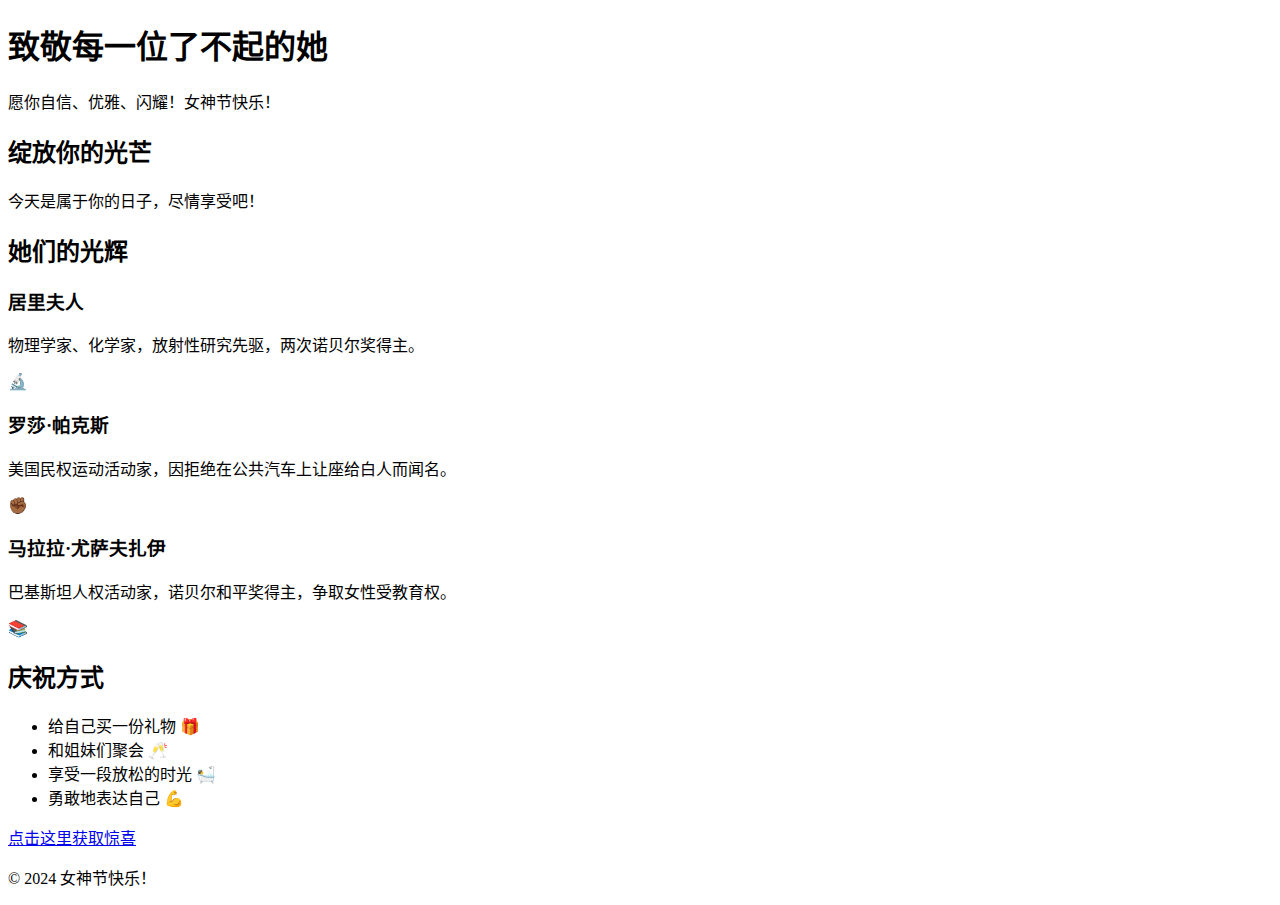
==== index.html @ 28e56131 "Create index.html" ====
<!DOCTYPE html>
<html lang="zh-CN">
<head>
    <meta charset="UTF-8">
    <meta name="viewport" content="width=device-width, initial-scale=1.0">
    <title>女神节快乐！</title>
    <link rel="stylesheet" href="css/style.css">
    <link rel="stylesheet" href="css/animation.css">
    <link rel="shortcut icon" href="data:image/svg+xml,%3Csvg%20xmlns%3D%22http%3A%2F%2Fwww.w3.org%2F2000%2Fsvg%22%20viewBox%3D%220%200%20100%20100%22%3E%3Ctext%20y%3D%22.9em%22%20font-size%3D%2290%22%3E🌸%3C%2Ftext%3E%3C%2Fsvg%3E" type="image/x-icon">
</head>
<body>

    <header>
        <h1>致敬每一位了不起的她</h1>
        <p>愿你自信、优雅、闪耀！女神节快乐！</p>
    </header>

    <section id="hero">
        <div class="hero-text">
            <h2>绽放你的光芒</h2>
            <p>今天是属于你的日子，尽情享受吧！</p>
        </div>
    </section>

    <section id="achievements">
        <h2>她们的光辉</h2>
        <div class="achievement-grid">
            <div class="achievement-item">
                <h3>居里夫人</h3>
                <p>物理学家、化学家，放射性研究先驱，两次诺贝尔奖得主。</p>
                <span class="icon">🔬</span>
            </div>
            <div class="achievement-item">
                <h3>罗莎·帕克斯</h3>
                <p>美国民权运动活动家，因拒绝在公共汽车上让座给白人而闻名。</p>
                <span class="icon">✊🏾</span>
            </div>
            <div class="achievement-item">
                <h3>马拉拉·尤萨夫扎伊</h3>
                <p>巴基斯坦人权活动家，诺贝尔和平奖得主，争取女性受教育权。</p>
                <span class="icon">📚</span>
            </div>
            <!-- 更多成就 -->
        </div>
    </section>

    <section id="celebration">
        <h2>庆祝方式</h2>
        <ul>
            <li>给自己买一份礼物 🎁</li>
            <li>和姐妹们聚会 🥂</li>
            <li>享受一段放松的时光 🛀</li>
            <li>勇敢地表达自己 💪</li>
        </ul>
        <a href="surprise.html" class="surprise-button">点击这里获取惊喜</a>
    </section>

    <footer>
        <p id="copyright">&copy; 2024 女神节快乐！</p>
    </footer>


    <script src="js/script.js"></script>
</body>
</html>
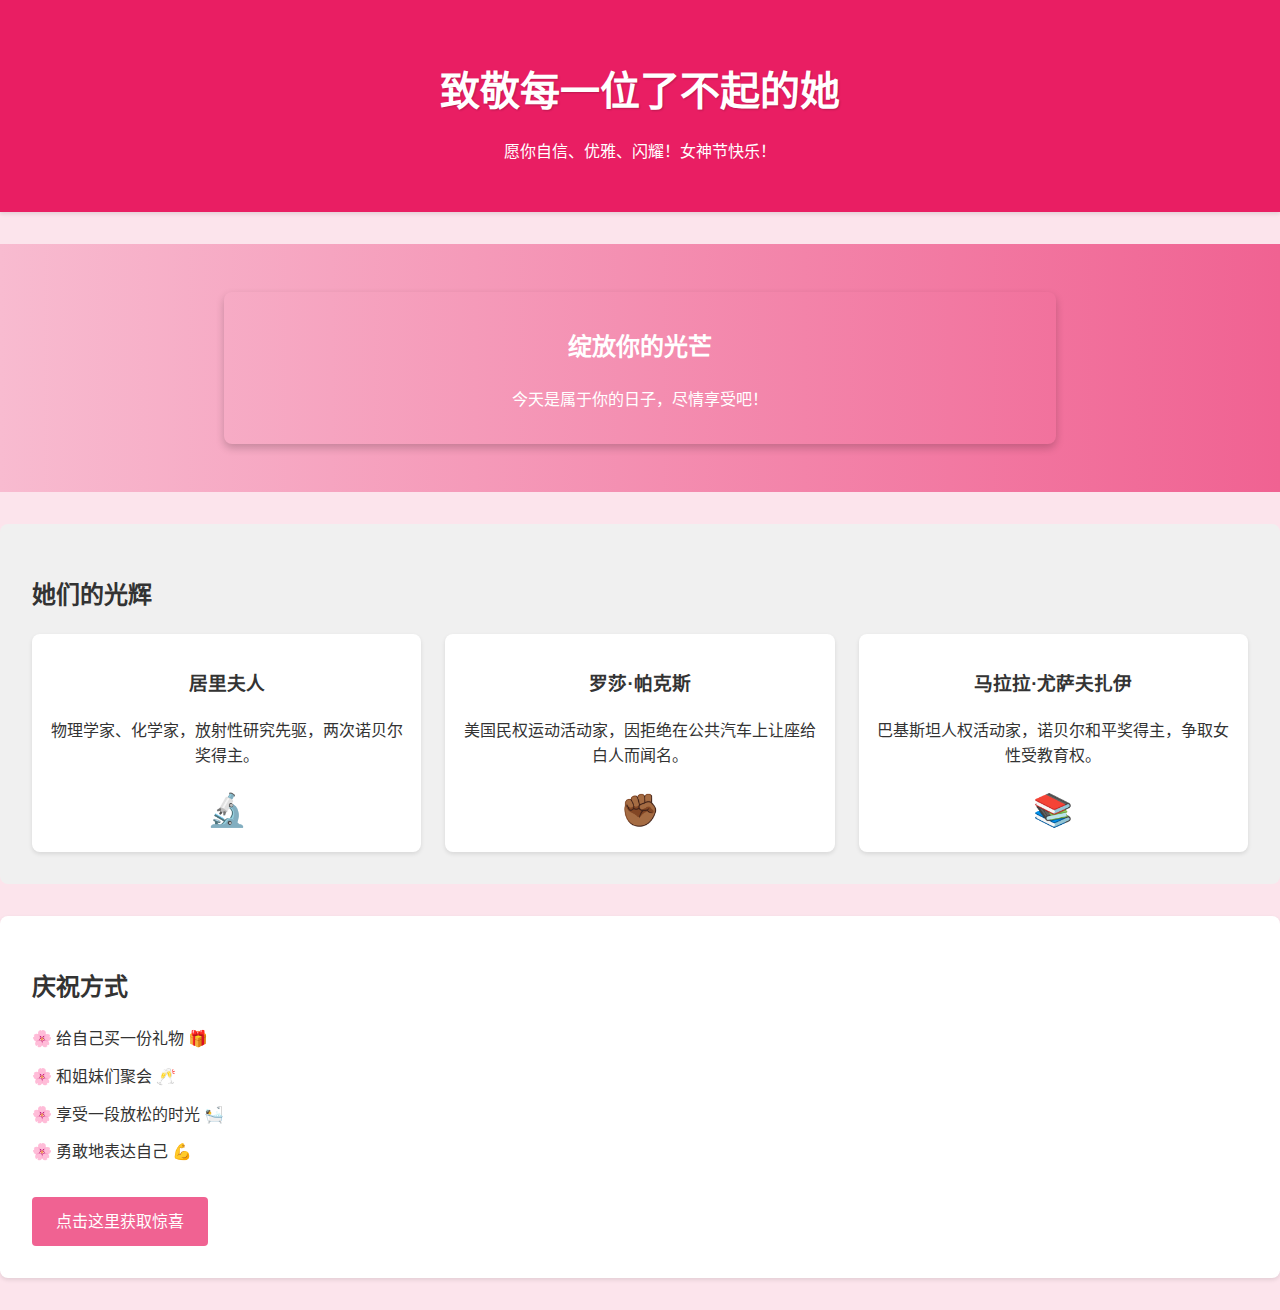
==== commit b2ea65e3: "Update index.html" ====
--- a/index.html
+++ b/index.html
@@ -55,10 +55,6 @@
         <a href="surprise.html" class="surprise-button">点击这里获取惊喜</a>
     </section>
 
-    <footer>
-        <p id="copyright">&copy; 2024 女神节快乐！</p>
-    </footer>
-
 
     <script src="js/script.js"></script>
 </body>
--- a/css/style.css
+++ b/css/style.css
@@ -0,0 +1,191 @@
+body {
+    font-family: sans-serif;
+    margin: 0;
+    padding: 0;
+    background-color: #fce4ec; /* 浅粉色背景 */
+    color: #333;
+    line-height: 1.6;
+}
+
+header {
+    background-color: #e91e63; /* 鲜艳的粉色 */
+    color: white;
+    text-align: center;
+    padding: 2rem 0;
+    margin-bottom: 2rem;
+    box-shadow: 0 2px 4px rgba(0, 0, 0, 0.1);
+}
+
+header h1 {
+    font-size: 2.5rem;
+    margin-bottom: 0.5rem;
+    text-shadow: 1px 1px 2px rgba(0, 0, 0, 0.2);
+}
+
+#hero {
+    text-align: center;
+    margin-bottom: 2rem;
+    padding: 3rem 0;
+    background: linear-gradient(to right, #f8bbd0, #f06292);
+    color: white;
+}
+
+.hero-text {
+    max-width: 800px;
+    margin: 0 auto;
+    padding: 1rem;
+    border-radius: 8px;
+    box-shadow: 0 4px 8px rgba(0, 0, 0, 0.2);
+}
+
+#quotes {
+    background-color: #fff;
+    padding: 2rem;
+    margin-bottom: 2rem;
+    border-radius: 8px;
+    box-shadow: 0 2px 4px rgba(0, 0, 0, 0.1);
+}
+
+.quote-container {
+    display: flex;
+    flex-direction: column;
+    gap: 1rem;
+}
+
+.quote {
+    font-style: italic;
+    color: #777;
+    border-left: 3px solid #e91e63;
+    padding-left: 1rem;
+}
+
+#surprise-quotes .quote {
+    font-size: 1.2rem;
+    margin-bottom: 1rem;
+    text-align: center;
+}
+
+#achievements {
+    background-color: #f0f0f0;
+    padding: 2rem;
+    margin-bottom: 2rem;
+    border-radius: 8px;
+}
+
+.achievement-grid {
+    display: grid;
+    grid-template-columns: repeat(auto-fit, minmax(250px, 1fr));
+    gap: 1.5rem;
+}
+
+.achievement-item {
+    background-color: white;
+    padding: 1rem;
+    border-radius: 8px;
+    box-shadow: 0 2px 4px rgba(0, 0, 0, 0.1);
+    text-align: center;
+    transition: transform 0.3s ease;
+}
+
+.achievement-item:hover {
+    transform: translateY(-5px);
+}
+
+.icon {
+    font-size: 2rem;
+    margin-top: 0.5rem;
+    display: block;
+}
+
+#celebration {
+    background-color: #fff;
+    padding: 2rem;
+    margin-bottom: 2rem;
+    border-radius: 8px;
+    box-shadow: 0 2px 4px rgba(0, 0, 0, 0.1);
+}
+
+#celebration ul {
+    list-style: none;
+    padding: 0;
+}
+
+#celebration li {
+    margin-bottom: 0.75rem;
+    padding-left: 1.5rem;
+    position: relative;
+}
+
+#celebration li::before {
+    content: "🌸"; /* 使用 Unicode 字符 */
+    position: absolute;
+    left: 0;
+}
+
+footer {
+    text-align: center;
+    padding: 1rem 0;
+    background-color: #333;
+    color: white;
+    position: fixed; /* 固定在底部 */
+    bottom: 0;
+    left: 0;
+    width: 100%;
+}
+#copyright {
+    font-size: 0.8rem;
+}
+.surprise-button {
+    background-color: #f06292;
+    color: white;
+    padding: 0.75rem 1.5rem;
+    border: none;
+    border-radius: 4px;
+    cursor: pointer;
+    transition: background-color 0.3s ease;
+    margin-top: 1rem;
+    display: inline-block; /* 确保能够设置 margin */
+    text-decoration: none; /* 移除链接的下划线 */
+}
+
+.surprise-button:hover {
+    background-color: #e91e63;
+}
+
+.surprise-message {
+    margin-top: 1rem;
+    padding: 1rem;
+    background-color: #ffebee;
+    border: 1px solid #ffcdd2;
+    border-radius: 4px;
+    text-align: center;
+}
+
+.hidden {
+    display: none;
+}
+
+
+/* 响应式设计 */
+@media (max-width: 768px) {
+    header h1 {
+        font-size: 2rem;
+    }
+
+    .achievement-grid {
+        grid-template-columns: 1fr; /* 在小屏幕上堆叠 */
+    }
+}
+#fireworks-canvas {
+    position: fixed;
+    top: 0;
+    left: 0;
+    width: 100%;
+    height: 100%;
+    pointer-events: none; /* 避免遮挡其他元素 */
+    z-index: -1; /* 置于底层 */
+}
+#surprise-quotes {
+    padding: 2rem;
+    text-align: center;
+}
--- a/css/animation.css
+++ b/css/animation.css
@@ -0,0 +1,54 @@
+/* 示例：简单的淡入动画 */
+.fade-in {
+    animation: fadeIn 1s ease-in-out;
+}
+
+@keyframes fadeIn {
+    0% {
+        opacity: 0;
+    }
+    100% {
+        opacity: 1;
+    }
+}
+
+/* 示例：向上滑动动画 */
+.slide-up {
+    animation: slideUp 0.5s ease-out;
+}
+
+@keyframes slideUp {
+    0% {
+        transform: translateY(50px);
+        opacity: 0;
+    }
+    100% {
+        transform: translateY(0);
+        opacity: 1;
+    }
+}
+
+/*  脉冲动画 (示例) */
+.pulse {
+  animation: pulse 2s infinite;
+}
+
+@keyframes pulse {
+  0% {
+    transform: scale(1);
+    box-shadow: 0 0 0 0 rgba(233, 30, 99, 0.7);
+  }
+  70% {
+    transform: scale(1.1);
+    box-shadow: 0 0 0 10px rgba(233, 30, 99, 0);
+  }
+  100% {
+    transform: scale(1);
+    box-shadow: 0 0 0 0 rgba(233, 30, 99, 0);
+  }
+}
+
+/*  应用到元素 */
+.achievement-item:hover {
+    animation: pulse 1s;  /*鼠标悬停时 */
+}
